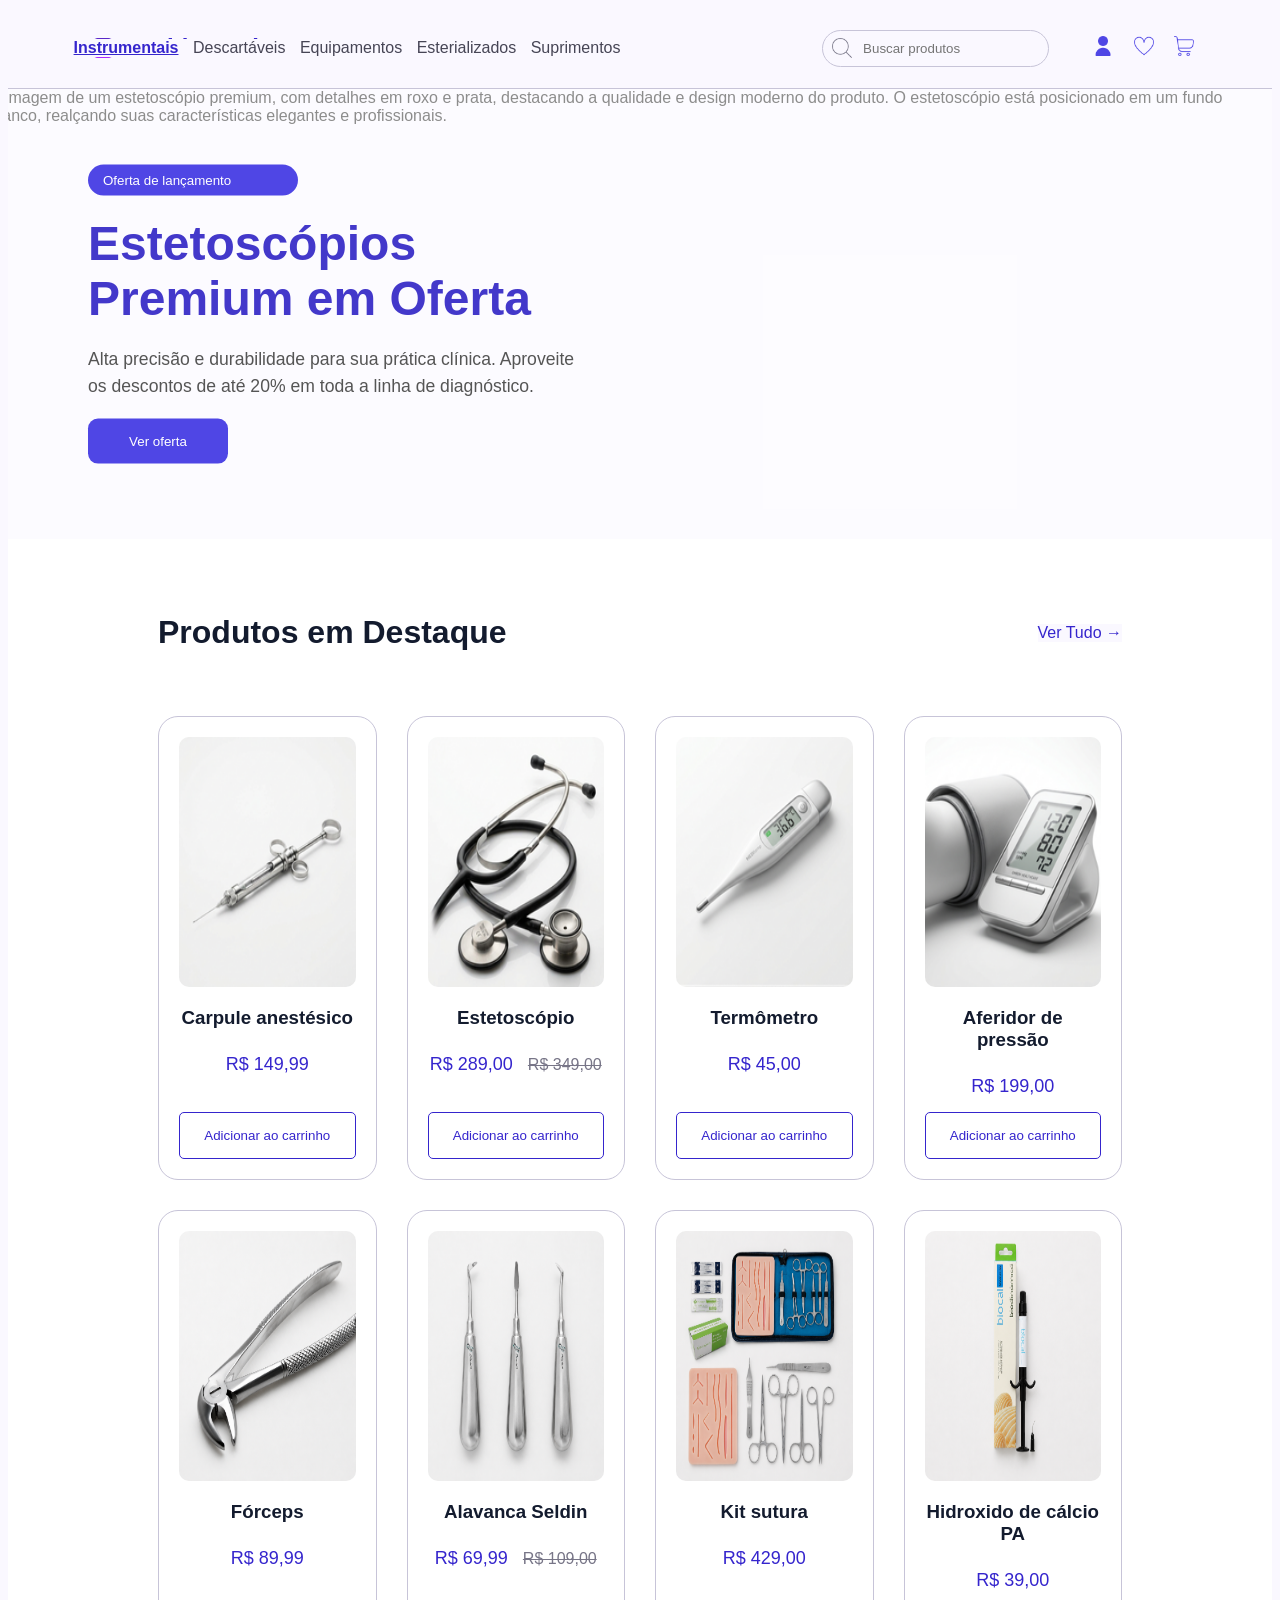
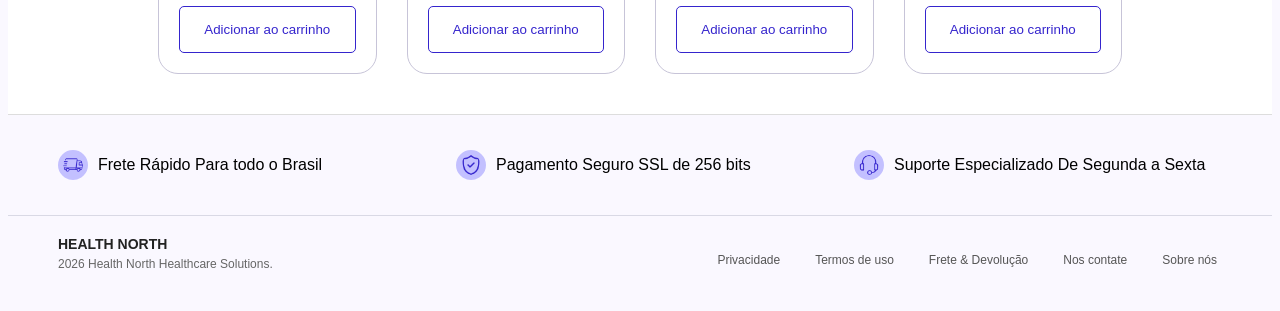
==== index.html @ baa59d58 "Rodapé possivelmente finalizada, caso não haja pedidos de auterações no futuro" ====
<!DOCTYPE html>
<html lang="pt-br">

<head>
    <meta charset="UTF-8">
    <meta name="viewport" content="width=device-width, initial-scale=1.0">
    <link rel="shortcut icon" href="assets/HealthNorthOFFICIAL.ico" type="image/x-icon">
    <title>Health North</title>
    <link rel="stylesheet" href="style/index.css">

</head>

<body>
    <!--Cabeçalho-->
    <header>
        <div class="topo">
            <div class="left">
                <img src="assets/HealthNorthOFFICIAL.ico"
                    alt="Logo da Health North, ela é de cor roxa gradiente com o N de North/Norte">
                <h1>Health North</h1>

            </div>

            <div class="center">

                <!--<Nav>egar pelo sites, colocando o seletor de classe com o CSS3-->
                <nav class="menu">
                    <!--O <a /> é um local para linkar urls diferentes-->
                    <a id="idinstrumentais" href="">Instrumentais</a>
                    <a href="">Descartáveis</a>
                    <a href="">Equipamentos</a>
                    <a href="">Esterializados</a>
                    <a href="">Suprimentos</a>

                </nav>
            </div>

            <div class="right-icons">
                <div class="caixa-pesquisa">
                    <input type="text" placeholder="Buscar produtos">
                    <img src="assets/search.png" alt="Lupa de pesquisa">
                </div>
                <div class="icones">
                    <a href="user.html"> <img src="assets/user.png" alt="usuário"></a>
                    <a href="favorites.html"> <img src="assets/heart.png" alt="favoritos"></a>
                    <a href="cart.html"><img src="assets/shopping-cart.png" alt="carrinho de compras"></a>
                </div>
            </div>
        </div>

    </header>
    <article class="banner">
        <div class="orfeta-escopo">

            <div class="oferta">
                <input type="text" placeholder="Oferta de lançamento">
            </div>
            <div class="oferta2">
                <h2>Estetoscópios Premium em Oferta</h2>

            </div>
            <p>Alta precisão e durabilidade para sua prática clínica. Aproveite os descontos de até 20% em toda a linha
                de diagnóstico.</p>
            <div class="oferta3">
                <button class="btn-comprar">Ver oferta</button>
            </div>
        </div>
        <div class="banner-img">
            <img src="assets/HealthNorthTrueLast_Banner.png"
                alt="Imagem de um estetoscópio premium, com detalhes em roxo e prata, destacando a qualidade e design moderno do produto. O estetoscópio está posicionado em um fundo branco, realçando suas características elegantes e profissionais.">
        </div>

    </article>
    <section class="ofertas">
        <div class="produtos-destaque">
            <div class="titulo-produtos">
                <h2>Produtos em Destaque</h2>
                <a href="">Ver Tudo &rightarrow;</a>
            </div>
            <!--Aqui começa a 1° (primeira) linha dos cards-->
            <div class="lista-produtos">
                <div class="produto">
                    <img src="assets/card1.png" alt="Carpule anestésico de alto padrão para anastesia odontologica">
                    <h3>Carpule anestésico</h3>
                    <p class="preco">R$ 149,99</p>
                    <button>Adicionar ao carrinho</button>
                </div>

                <div class="produto">
                    <img src="assets/Card2.png" alt="Estetoscópio de alta qualidade para ascuta e afins">
                    <h3>Estetoscópio</h3>
                    <p class="preco">R$ 289,00 <span>R$ 349,00</span></p>
                    <button>Adicionar ao carrinho</button>
                </div>

                <div class="produto">
                    <img src="assets/Card3.png" alt="Termômetro">
                    <h3>Termômetro</h3>
                    <p class="preco">R$ 45,00</p>
                    <button>Adicionar ao carrinho</button>
                </div>
                <div class="produto">
                    <img src="assets/Card4.png" alt="Aferidor de pressão">
                    <h3>Aferidor de pressão</h3>
                    <p class="preco">R$ 199,00</p>
                    <button>Adicionar ao carrinho</button>
                </div>

            </div>
            <!--Aqui começa a 2° (segunda) linha dos cards.-->
            <div class="lista-produtos">
                <div class="produto">
                    <img src="assets/card5.png" alt="Fórceps odontológico para cirúrgia.">
                    <h3>Fórceps</h3>
                    <p class="preco">R$ 89,99</p>
                    <button>Adicionar ao carrinho</button>
                </div>

                <div class="produto">
                    <img src="assets/card6.png" alt="Alavanca Seldin para cirúrgia odontológica">
                    <h3>Alavanca Seldin</h3>
                    <p class="preco">R$ 69,99 <span>R$ 109,00</span></p>
                    <button>Adicionar ao carrinho</button>
                </div>

                <div class="produto">
                    <img src="assets/card7.png" alt="Kit sutura/prática">
                    <h3>Kit sutura</h3>
                    <p class="preco">R$ 429,00</p>
                    <button>Adicionar ao carrinho</button>
                </div>
                <div class="produto">
                    <img src="assets/card8.png" alt="Hidroxido de cálcio PA">
                    <h3>Hidroxido de cálcio PA</h3>
                    <p class="preco">R$ 39,00</p>
                    <button>Adicionar ao carrinho</button>
                </div>

    </section>

    <footer class="rodape">
        <div class="rodapeTopo">

            <div class="rdEsquerdo">
                <img src="assets/DeliveryTruck.png" alt="Caminhão de delivery">
                <p>Frete Rápido
                    <span>Para todo o Brasil</span>
                </p>

            </div>
            <div class="rdCentral">
                <img src="assets/security.png" alt="escudo de segurança">
                <p>Pagamento Seguro <span>SSL de 256 bits</span></p>


            </div>
            <div class="rdDireito">
                <img src="assets/support.png" alt="Fone + microfone de suporte/telemarketing">
                <p>Suporte Especializado <span>De Segunda a Sexta</span></p>
            </div>

        </div>

        <div class="rodapeBottom">
            <div class="bottomEsquerdo">
                <h4>HEALTH NORTH</h4>
                <p>2026 Health North Healthcare Solutions.</p>
            </div>
            <nav class="bottomDireito">
                <a href="#">Privacidade</a>
                <a href="#">Termos de uso</a>
                <a href="#">Frete & Devolução</a>
                <a href="#">Nos contate</a>
                <a href="#">Sobre nós</a>
            </nav>
        </div>

    </footer>


</body>

</html>
---- style/index.css ----
/* Comentários de várias linhas,
CSS iniciando...
*/

* {
    background-color: #FAF8FF;
    font-family: inter, sans-serif;
    /*Seletor universal: o asterisco ( * ) é um seletor universal que seleciona todos os elementos da página. */
}

header {
    background-color: #FAF8FF;
    color: #3525CD;
}

h1 {
    background-color: #FAF8FF;
    color: #3525CD;
    font-weight: bold;
    /* Seletor de tipo: seleciona todos os elementos do tipo especificado, como h1, p, div, etc. */
    font-size: 24px;
    /* Tamanho do texto do título */
    text-align: center;
    /* Alinhamento do texto do título */
    transform: translateX(65px);
    /* Distância do título em relação ao topo da página */
}

#idinstrumentais {
    color: #3525CD;
    text-decoration: underline;
    font-weight: bold;
    /* Peso do texto [se estará em negrito por exemplo]. */
    /* Seletor de id: seleciona um elemento especificado com seu ID utilizando ( # ) */
}

.menu {
    background-color: #FAF8FF;
    /* Seletor de classe: seleciona todos os elementos com uma classe específica utilizando o ( . ) */
    transform: translateX(100px);
    /* Distância do menu em relação ao topo da página */
}

nav a {
    color: #464555;
    /* Cor do texto do menu de navegação */
    text-decoration: none;
    /* Remove o sublinhado dos links */
    margin: 0 5px;
    /* Espaçamento entre os links */
    font-weight: medium;
    /* Peso do texto [se estará em negrito por exemplo]. */
}

.left {
    display: flex;
    align-items: center;
    gap: 10px;
    text-align: left;
    font-size: 20px;
    font-weight: bold;
}

.center {
    text-align: center;
    font-size: 16px;
    transform: translateX(-300px);
}

.right-icons {
    display: flex;
    align-items: center;
    gap: 16px;
    text-align: right;
    color: #6B7280;
    /* Cor do texto do menu de navegação */
    font-weight: medium;
    font-family: 16px;
}

.right-icons img {
    width: 20px;
    height: 20px;
    margin-left: 0px;
}

.left img {
    height: 20px;
    width: 20px;
    transform: translateX(65px);
}

/* Configurando a caixa de pesquisa */
.caixa-pesquisa input {
    padding: 10px;
    /* distancia entre as bordas do campo de pesquisa */
    border: 1px solid #C7C4D8;
    /* borda do campo de pesquisa */
    border-radius: 20px;
    /* arredondamento das bordas do campo de pesquisa */
    font-family: inter, sans-serif;
    width: 175px;
    height: auto;
    color: #6B7280;
    /* cor do texto do campo de pesquisa */
    padding-left: 40px;
    /* distancia entre o texto do campo de pesquisa e a borda esquerda do campo de pesquisa */
}

.caixa-pesquisa {
    display: flex;
    justify-content: right;
    margin-top: 10px;
    margin-bottom: 10px;
    position: relative;
    transform: translateX(-20px);
}

.right-icons {
    display: flex;
    align-items: center;
    gap: 16px;
    transform: translateX(-50px);
    position: relative;
}

header {
    display: flex;
    align-items: center;
    justify-content: space-between;
    border-bottom: 1px solid #C7C4D8;
    /* borda inferior do cabeçalho */
    padding: 10px 20px;
    /* espaçamento interno do cabeçalho */
}

.topo {
    display: flex;
    align-items: center;
    justify-content: space-between;
    gap: 20px;
    width: 100%;
    flex-wrap: nowrap;
}

.caixa-pesquisa img {
    position: absolute;
    right: 10px;
    top: 50%;
    transform: translateY(-50%);
    width: 20px;
    height: 20px;
    cursor: pointer;
    left: 10px;
    top: 50%;
}

.caixa-pesquisa placeholder {
    color: #6B7280;
    /* cor do texto do placeholder */
    padding-left: 50px;
    /* distancia entre o texto do placeholder e a borda esquerda do campo de pesquisa */
}

.right-icons a small {
    color: #6B7280;
    /* cor do texto dos ícones de usuário, favoritos e carrinho de compras */
    font-size: 12px;
    /* tamanho do texto dos ícones de usuário, favoritos e carrinho de compras */
    display: block;
    margin-top: 2px;
    /* distancia entre o ícone e o texto dos ícones de usuário, favoritos e carrinho de compras */
}

.icones a p {
    color: #6B7280;
    /* cor do texto dos ícones de usuário, favoritos e carrinho de compras */
    font-size: 12px;
    /* tamanho do texto dos ícones de usuário, favoritos e carrinho de compras */
    display: block;
    margin-top: 2px;
    /* distancia entre o ícone e o texto dos ícones de usuário, favoritos e carrinho de compras */
}

.icones a {
    display: auto;
    flex-direction: column;
    align-items: center;
    gap: 4px;
    text-decoration: none;
    /* Remove o sublinhado dos links */
    margin: 0 8px;
    /* Espaçamento entre os links */
}

.banner {
    position: relative;
    width: 100%;
    height: 450px;
    overflow: hidden;
}

/* Imagem do banner */
.banner-img {
    width: 100%;
    height: 100%;
}

.banner-img img {
    width: 100%;
    height: 100%;
    object-fit: cover;
    display: block;
    align-items: center;
    transform: translateX(-20px);
}

/* Conteúdo sobre a imagem */
.orfeta-escopo {
    position: absolute;
    top: 50%;
    left: 80px;
    transform: translateY(-50%);
    background-color: transparent;
    width: 500px;
    z-index: 2;
    display: flex;
    flex-direction: column;
    gap: 20px;
}

.oferta input {
    width: 180px;
    padding: 8px 15px;
    border: none;
    border-radius: 20px;
    background: #4f46e5;
    color: #fff;
}

.oferta {
    background-color: transparent;
}

.oferta2 {
    background-color: transparent;
}

.oferta2 h2 {
    font-size: 3rem;
    color: #4338ca;
    margin: 0;
    background-color: transparent;
}

.orfeta-escopo p {
    font-size: 1.1rem;
    line-height: 1.5;
    color: #555;
    margin: 0;
    background-color: transparent;
}

.oferta3 input {
    width: 140px;
    padding: 15px;
    border: none;
    border-radius: 10px;
    background: #4f46e5;
    color: white;
    cursor: pointer;

}

.oferta3 {
    background-color: transparent;
}

/* Camada clara sobre a imagem */
.banner::before {
    content: "";
    position: absolute;
    inset: 0;
    background: rgba(255, 255, 255, 0.55);
    z-index: 1;
}

.oferta input::placeholder {
    color: #fff;
}

.oferta3 input::placeholder {
    color: #fff;
}

.oferta3 button {
    width: 140px;
    padding: 15px;
    border: none;
    border-radius: 10px;
    background: #4f46e5;
    color: white;
    cursor: pointer;
}

.produtos-destaque {
    padding: 40px 150px;
    text-align: left;
}

.produtos-destaque h2 {
    font-size: 2rem;
    color: #131B2E;
    margin-bottom: 20px;
}

.titulo-produtos {
    display: flex;
    justify-content: space-between;
    align-items: center;
    background-color: #fff;
}

.titulo-produtos a {
    text-decoration: none;
    color: #3525CD;
    font-weight: medium
}

.produtos-destaque {
    padding: 40px 150px;
    background-color: #fff;
}

.produtos-destaque h2 {
    font-size: 2rem;
    color: #131B2E;
    margin-bottom: 20px;
    background-color: #fff;
    margin: 35px 0;
}

/* Tudo daqui para baixo será lixo: deixei apenas para ter referência, estarei avisando onde o lixo terminará ;) */
.produto1 {
    background-color: #fff;
    border: 1px solid #C7C4D8;
    border-radius: 20px;
    padding: 20px;
    text-align: center;
    width: 250px;
    display: inline-block;
    position: relative;
}

.produto1 p {
    color: #3525CD;
    font-size: 16px;
    margin: 10px 0;
    background-color: transparent;
    padding-top: 15px;
    padding-bottom: 15px;
    margin: -5px 0;
}

.produto1 h3 {
    color: #131B2E;
    font-size: 18px;
    margin: 10px 0;
    background-color: transparent;
    margin: 20px;
}

.produto1 img {
    width: 100%;
    height: auto;
    border-radius: 10px;
    margin-bottom: 15px;
}

.addcarrinho1 {
    color: #3525CD;
    font-size: 16px;
    border-color: #3525CD;
    border-radius: 5px;
    border-width: 1px;
    padding: 15px;
}

.produto2 {
    background-color: #fff;
    border: 1px solid #C7C4D8;
    border-radius: 20px;
    padding-top: 11px;
    padding-bottom: 20px;
    padding-left: 15px;
    padding-right: 15px;
    text-align: center;
    width: 250px;
    display: inline-block;
    position: relative;
    left: 2%;
    margin: 15px 20px;
}

.produto2 h3 {
    color: #131B2E;
    font-size: 18px;
    margin: 20px 0;
    background-color: transparent;
}

.preco2 {
    background-color: #fff;
    text-align: left;
    font-weight: bold;
    color: #3525CD;
    font-size: 16px;
    margin: -10px 0;
    background-color: transparent;
    padding-top: 15px;
    padding-bottom: 15px;
    text-align: center;
    position: relative;
}

.produto2 img {
    width: 100%;
    height: auto;
    border-radius: 10px;
    margin-bottom: 15px;
}

.promocao {
    transform: translateY(-25px);
    align-items: right;
    background-color: #fff;
    color: #777587;
    text-decoration: line-through;
    text-align: right;
    position: relative;
}

.addcarrinho2 {
    color: #3525CD;
    font-size: 16px;
    border-color: #3525CD;
    border-radius: 5px;
    border-width: 1px;
    padding: 15px;
}

.produto3 {
    background-color: #fff;
    border: 1px solid #C7C4D8;
    border-radius: 20px;
    padding-top: 11px;
    padding-bottom: 20px;
    padding-left: 15px;
    padding-right: 15px;
    text-align: center;
    width: 250px;
    display: inline-block;
    position: relative;
    left: 2%;
    margin: 15px 20px;
}

.produto3 h3 {
    color: #131B2E;
    font-size: 18px;
    margin: 15px 0;
    background-color: transparent;
}

.preco3 {
    background-color: #fff;
    text-align: left;
    color: #3525CD;
    font-size: 16px;
    margin: -10px 0;
    background-color: transparent;
    padding-top: 15px;
    padding-bottom: 15px;
    text-align: center;
    position: relative;
}

.produto3 img {
    width: 100%;
    height: auto;
    border-radius: 10px;
    margin-bottom: 15px;
    margin: 18px 0px;
}

.addcarrinho3 {
    color: #3525CD;
    font-size: 16px;
    border-color: #3525CD;
    border-radius: 5px;
    border-width: 1px;
    padding: 15px;
}

.produto3 p {
    color: #3525CD;
    font-size: 16px;
    margin: 10px 0;
    background-color: transparent;
    padding-top: 15px;
    padding-bottom: 15px;
    margin: -5px 0;
}

/* Tudo daqui para cima será lixo: deixei apenas para ter referência*/

.lista-produtos {
    display: grid;
    grid-template-columns: repeat(4, 1fr);
    gap: 30px;
    margin-top: 30px;
    background-color: #fff;
}

.produto {
    background: #fff;
    border: 1px solid #C7C4D8;
    border-radius: 20px;
    padding: 20px;
    text-align: center;
    display: flex;
    flex-direction: column;
}

.produto img {
    width: 100%;
    height: 250px;
    /* mesma altura para todas */
    border-radius: 10px;
    background-color: transparent;
}

.produto h3 {
    margin: 20px 0 10px;
    color: #131B2E;
    background-color: transparent;
}

.preco {
    color: #3525CD;
    font-size: 18px;
    margin: 15px 0;
    background-color: transparent;
}

.preco span {
    color: #777587;
    text-decoration: line-through;
    font-size: 16px;
    margin-left: 10px;
    background-color: transparent;
}

.produto button {
    margin-top: auto;
    /* empurra o botão para baixo */
    padding: 15px;
    border: 1px solid #3525CD;
    border-radius: 5px;
    background: transparent;
    color: #3525CD;
    cursor: pointer;
}

.rodape {
    width: 100%;
    background: #f3f3fb;
    border-top: 1px solid #ddd;
    font-family: Arial, sans-serif;
}

/* TOPO */

.rodapeTopo {
    display: grid;
    grid-template-columns: repeat(3, 1fr);
    gap: 30px;
    padding: 25px 50px;
    border-bottom: 1px solid #d9d9e5;
}

.infoItem {
    display: flex;
    align-items: center;
    gap: 15px;
}

.infoItem img {
    width: 40px;
    height: 40px;
}

.infoItem h4 {
    margin: 0;
    font-size: 15px;
    font-weight: 600;
    color: #333;
}

.infoItem span {
    display: block;
    margin-top: 3px;
    font-size: 13px;
    color: #777;
}

/* BOTTOM */

.rodapeBottom {
    display: flex;
    justify-content: space-between;
    align-items: center;
    padding: 20px 50px;
}

.bottomEsquerdo h4 {
    margin: 0;
    font-size: 14px;
    font-weight: 700;
    color: #222;
}

.bottomEsquerdo p {
    margin-top: 5px;
    font-size: 12px;
    color: #666;
}

.bottomDireito {
    display: flex;
    gap: 25px;
}

.bottomDireito a {
    text-decoration: none;
    font-size: 12px;
    color: #555;
    transition: 0.3s;
}

.bottomDireito a:hover {
    color: #6c63ff;
}

/* RESPONSIVO */

@media (max-width: 768px) {

    .rodapeTopo {
        grid-template-columns: 1fr;
    }

    .rodapeBottom {
        flex-direction: column;
        gap: 15px;
        text-align: center;
    }

    .bottomDireito {
        flex-wrap: wrap;
        justify-content: center;
    }
}

.rdEsquerdo {
    display: flex;
    align-items: center; /* centraliza verticalmente */
    gap: 10px; /* espaço entre imagem e texto */
}

.rdEsquerdo img {
    border: 5px solid #C3C0FF;
    border-radius: 15px;
    background-color: #C3C0FF;
    height: 20px;
    width: 20px;
}

.rdCentral {
    display: flex;
    align-items: center; /* centraliza verticalmente */
    gap: 10px; /* espaço entre imagem e texto */
}

.rdCentral img {
    border: 5px solid #C3C0FF;
    border-radius: 15px;
    background-color: #C3C0FF;
    height: 20px;
    width: 20px;
}

.rdDireito {
    display: flex;
    align-items: center; /* centraliza verticalmente */
    gap: 10px; /* espaço entre imagem e texto */
}

.rdDireito img {
    border: 5px solid #C3C0FF;
    border-radius: 15px;
    background-color: #C3C0FF;
    height: 20px;
    width: 20px;
}
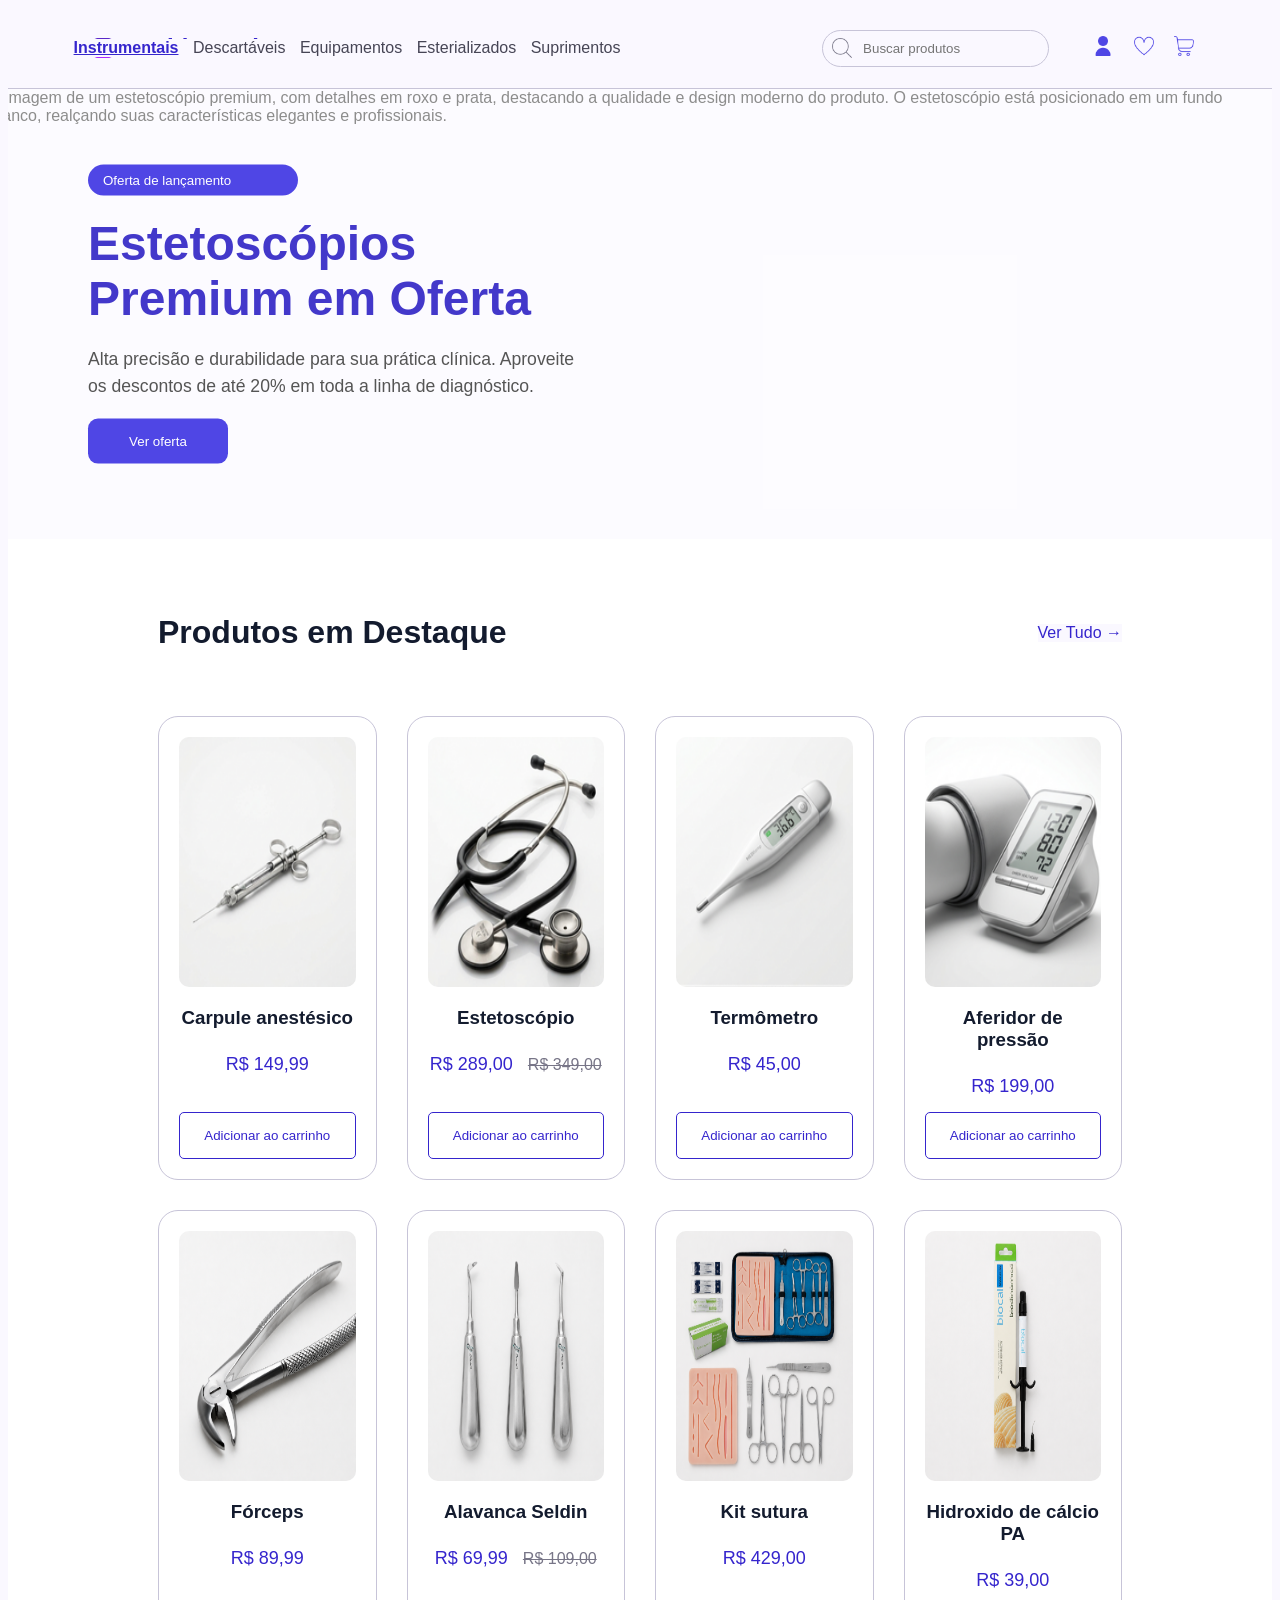
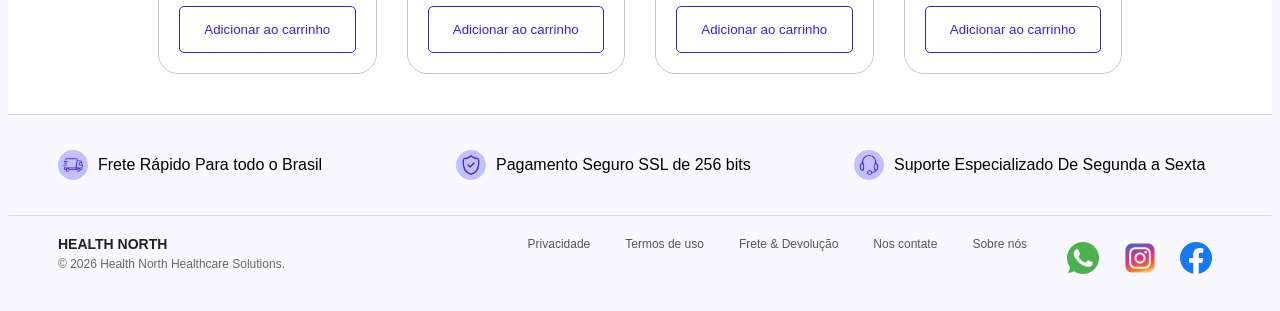
==== commit 09496642: "Home possivelmente finalizada." ====
--- a/index.html
+++ b/index.html
@@ -43,7 +43,7 @@
                 <div class="icones">
                     <a href="user.html"> <img src="assets/user.png" alt="usuário"></a>
                     <a href="favorites.html"> <img src="assets/heart.png" alt="favoritos"></a>
-                    <a href="cart.html"><img src="assets/shopping-cart.png" alt="carrinho de compras"></a>
+                    <a href="cart.html"><img src="assets/shoppingcart.png" alt="carrinho de compras"></a>
                 </div>
             </div>
         </div>
@@ -164,7 +164,7 @@
         <div class="rodapeBottom">
             <div class="bottomEsquerdo">
                 <h4>HEALTH NORTH</h4>
-                <p>2026 Health North Healthcare Solutions.</p>
+                <p>© 2026 Health North Healthcare Solutions.</p>
             </div>
             <nav class="bottomDireito">
                 <a href="#">Privacidade</a>
@@ -172,6 +172,11 @@
                 <a href="#">Frete & Devolução</a>
                 <a href="#">Nos contate</a>
                 <a href="#">Sobre nós</a>
+                <div class="underfoot">
+                    <a href="Whatsapp"><img src="assets/whatsapp.png" alt="Whatsapp"></a>
+                    <a href="Instagram"><img src="assets/instagram.png" alt="Instagram"></a>
+                    <a href="Facebook"><img src="assets/facebook.png" alt="Facebook"></a>
+                </div>
             </nav>
         </div>
 
--- a/style/index.css
+++ b/style/index.css
@@ -511,7 +511,6 @@
     padding-bottom: 15px;
     margin: -5px 0;
 }
-
 /* Tudo daqui para cima será lixo: deixei apenas para ter referência*/
 
 .lista-produtos {
@@ -712,4 +711,9 @@
     background-color: #C3C0FF;
     height: 20px;
     width: 20px;
+}
+
+.underfoot img{
+    padding: 5px;
+    position: relative;
 }
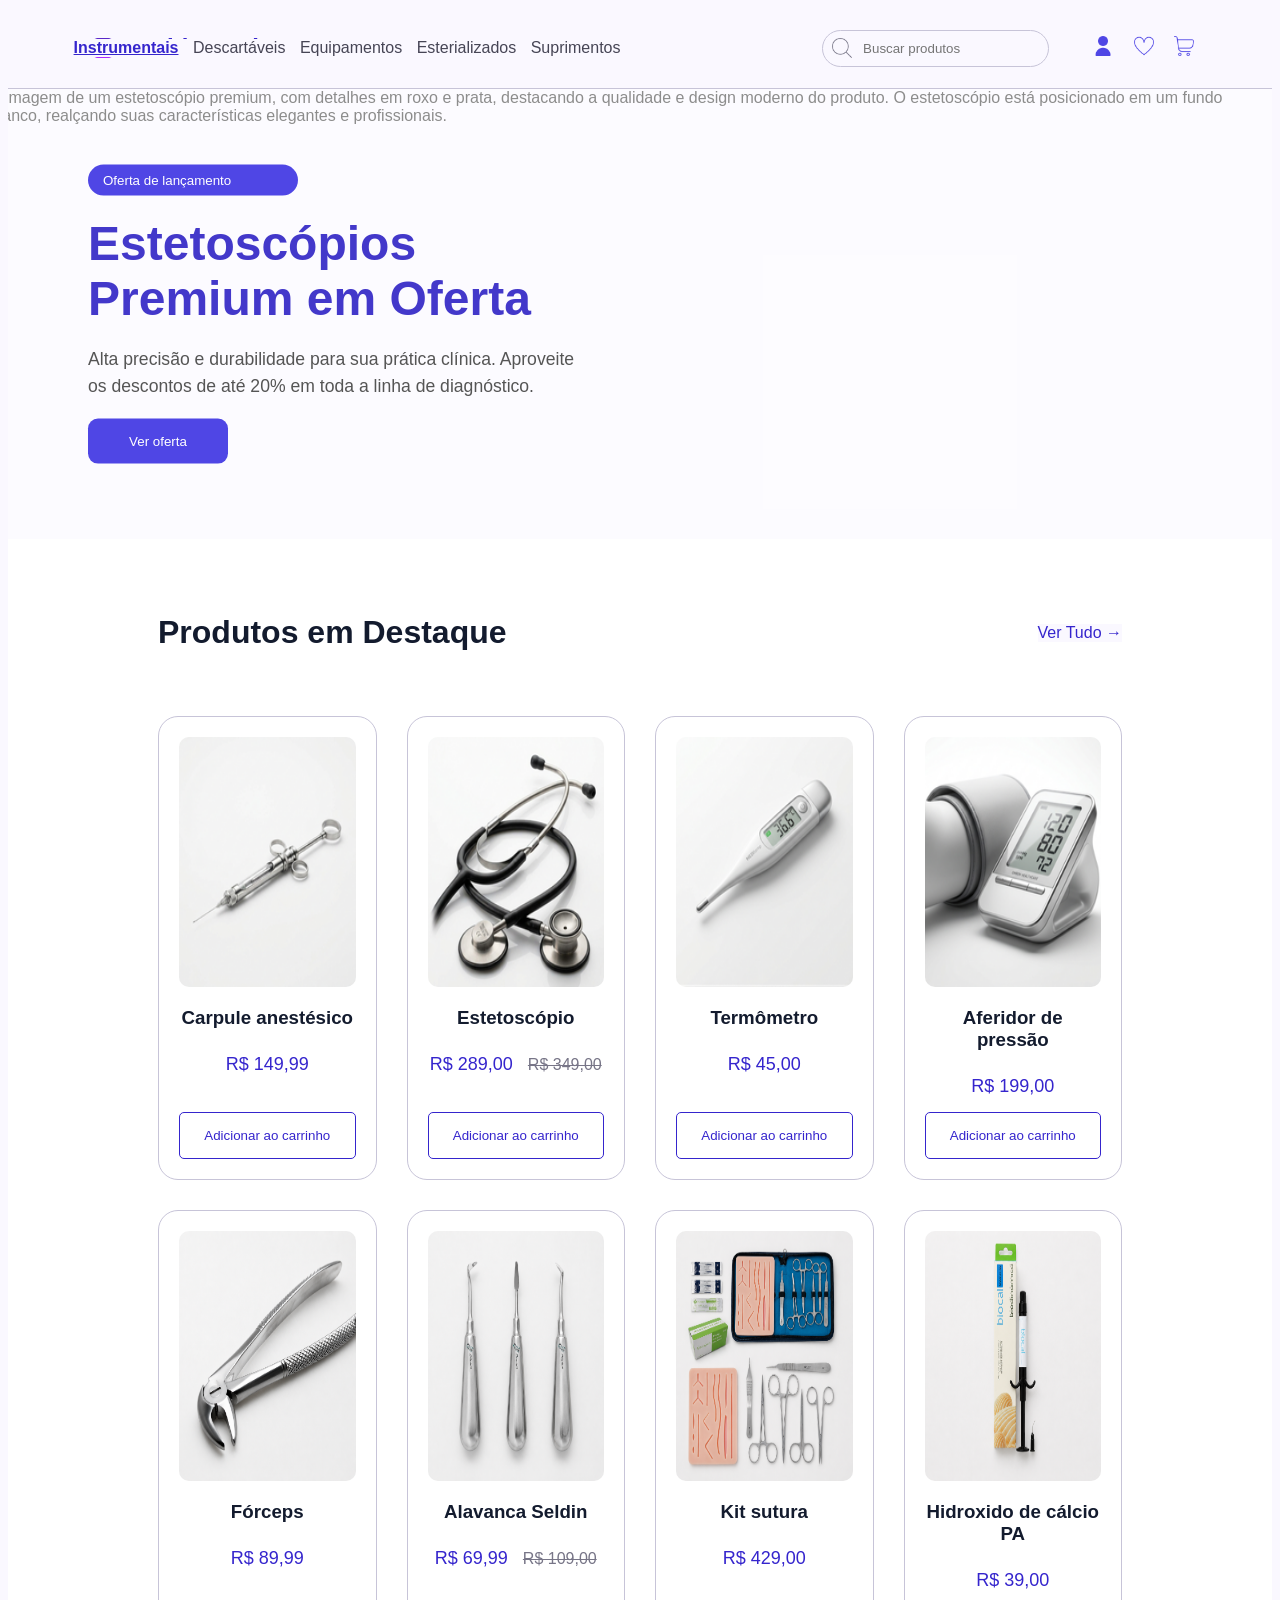
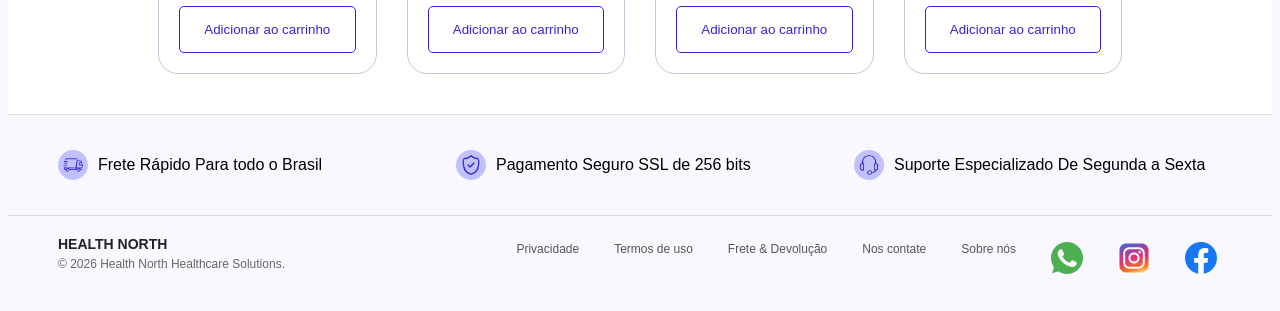
==== commit 29b9aebf: "Home finalizada." ====
--- a/index.html
+++ b/index.html
@@ -77,6 +77,7 @@
                 <h2>Produtos em Destaque</h2>
                 <a href="">Ver Tudo &rightarrow;</a>
             </div>
+
             <!--Aqui começa a 1° (primeira) linha dos cards-->
             <div class="lista-produtos">
                 <div class="produto">
@@ -99,6 +100,7 @@
                     <p class="preco">R$ 45,00</p>
                     <button>Adicionar ao carrinho</button>
                 </div>
+
                 <div class="produto">
                     <img src="assets/Card4.png" alt="Aferidor de pressão">
                     <h3>Aferidor de pressão</h3>
@@ -129,6 +131,7 @@
                     <p class="preco">R$ 429,00</p>
                     <button>Adicionar ao carrinho</button>
                 </div>
+                
                 <div class="produto">
                     <img src="assets/card8.png" alt="Hidroxido de cálcio PA">
                     <h3>Hidroxido de cálcio PA</h3>
@@ -172,12 +175,11 @@
                 <a href="#">Frete & Devolução</a>
                 <a href="#">Nos contate</a>
                 <a href="#">Sobre nós</a>
-                <div class="underfoot">
-                    <a href="Whatsapp"><img src="assets/whatsapp.png" alt="Whatsapp"></a>
-                    <a href="Instagram"><img src="assets/instagram.png" alt="Instagram"></a>
-                    <a href="Facebook"><img src="assets/facebook.png" alt="Facebook"></a>
-                </div>
-            </nav>
+                <a href="Whatsapp"><img src="assets/whatsapp.png" alt="Whatsapp"></a>
+                <a href="Instagram"><img src="assets/instagram.png" alt="Instagram"></a>
+                <a href="Facebook"><img src="assets/facebook.png" alt="Facebook"></a>
+        </div>
+        </nav>
         </div>
 
     </footer>
--- a/style/index.css
+++ b/style/index.css
@@ -340,7 +340,7 @@
     margin: 35px 0;
 }
 
-/* Tudo daqui para baixo será lixo: deixei apenas para ter referência, estarei avisando onde o lixo terminará ;) */
+/* Tudo daqui para baixo será lixo, deixei apenas para ter referência, estarei avisando onde o lixo terminará ;) */
 .produto1 {
     background-color: #fff;
     border: 1px solid #C7C4D8;
@@ -511,7 +511,7 @@
     padding-bottom: 15px;
     margin: -5px 0;
 }
-/* Tudo daqui para cima será lixo: deixei apenas para ter referência*/
+/* Tudo daqui para cima será lixo, deixei apenas para ter referência*/
 
 .lista-produtos {
     display: grid;
@@ -711,9 +711,4 @@
     background-color: #C3C0FF;
     height: 20px;
     width: 20px;
-}
-
-.underfoot img{
-    padding: 5px;
-    position: relative;
 }
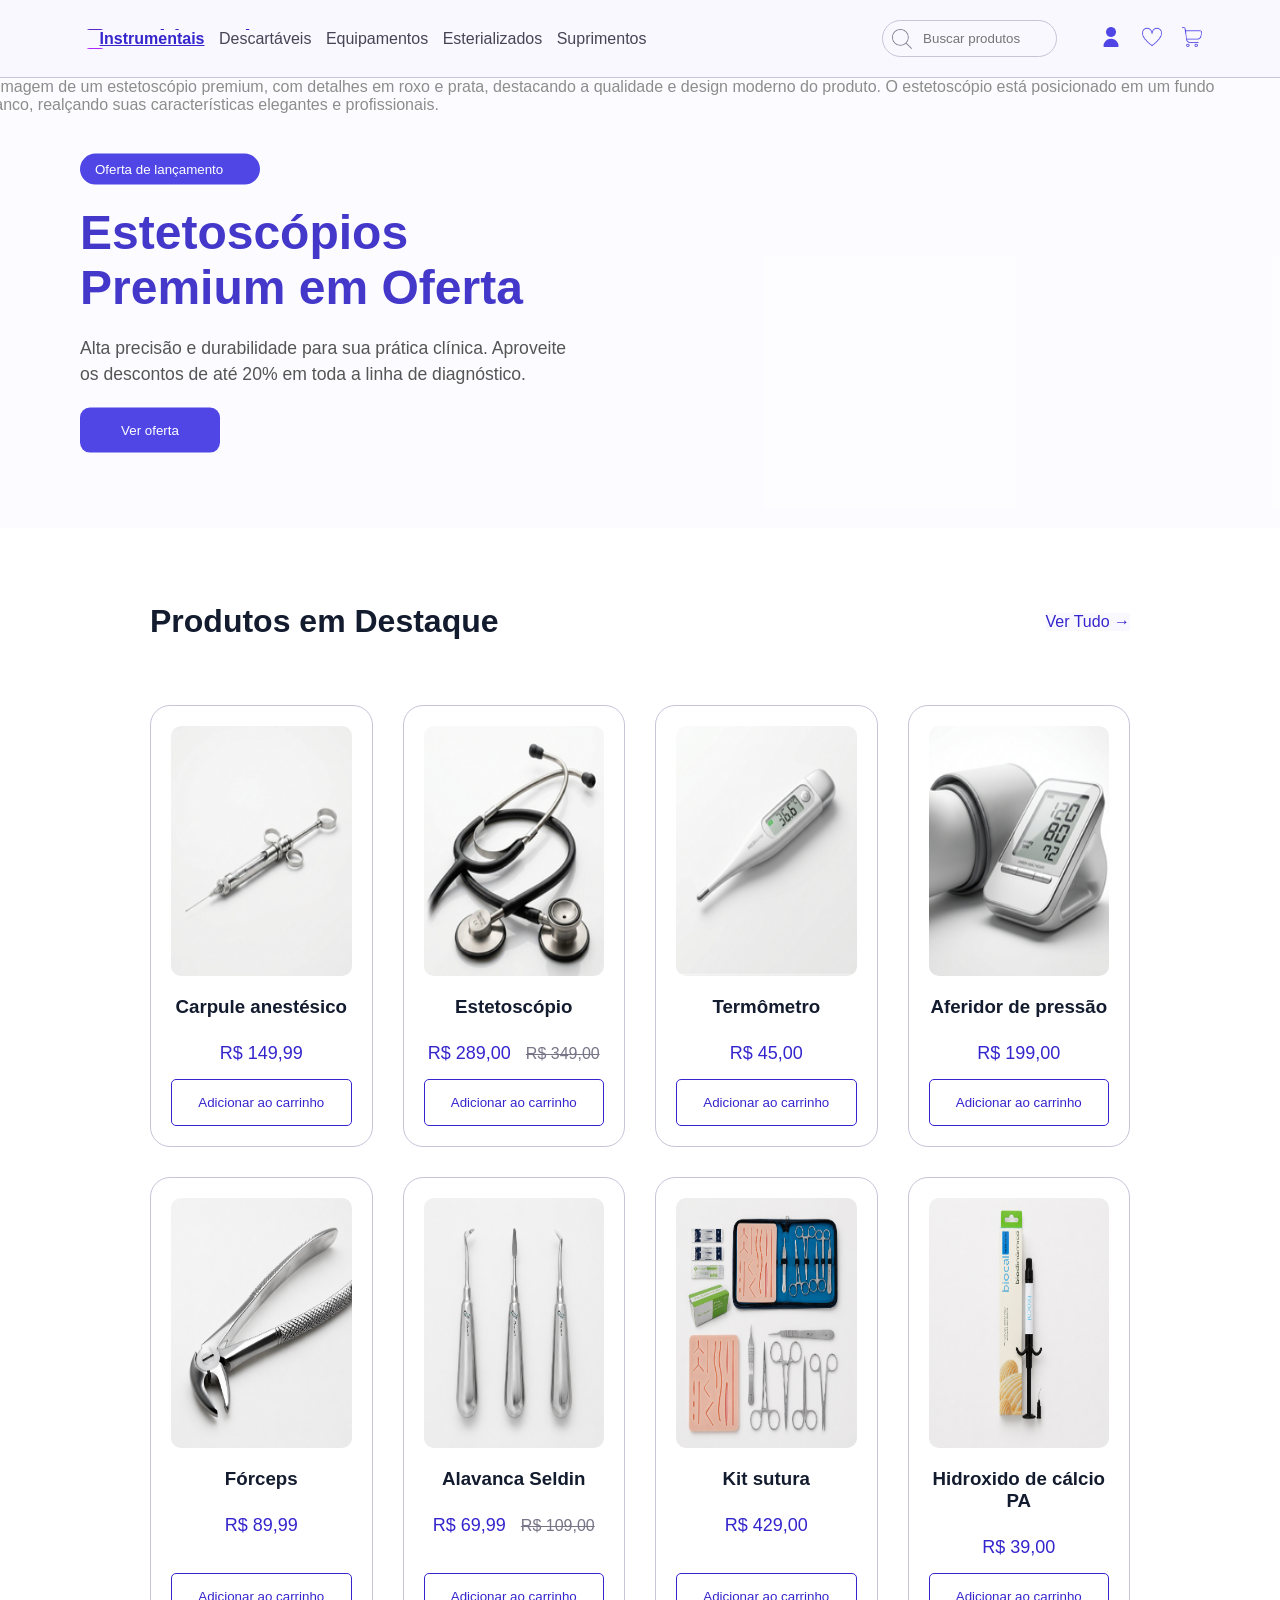
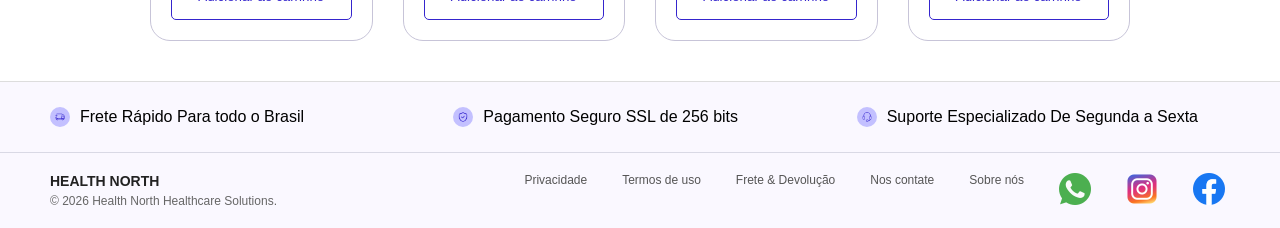
==== commit 28746b7a: "Iniciando o code do JavaScript." ====
--- a/index.html
+++ b/index.html
@@ -11,6 +11,9 @@
 </head>
 
 <body>
+    <!--Linkando o JavaScript com HTML-->
+    <script src="js/product.js"></script>
+
     <!--Cabeçalho-->
     <header>
         <div class="topo">
@@ -71,6 +74,7 @@
         </div>
 
     </article>
+    
     <section class="ofertas">
         <div class="produtos-destaque">
             <div class="titulo-produtos">
--- a/style/index.css
+++ b/style/index.css
@@ -6,6 +6,9 @@
     background-color: #FAF8FF;
     font-family: inter, sans-serif;
     /*Seletor universal: o asterisco ( * ) é um seletor universal que seleciona todos os elementos da página. */
+    margin: 0;
+    padding: 0;
+    box-sizing: border-box;
 }
 
 header {
@@ -711,4 +714,9 @@
     background-color: #C3C0FF;
     height: 20px;
     width: 20px;
+}
+
+body {
+    overflow-x: hidden;
+    width: 100%;
 }
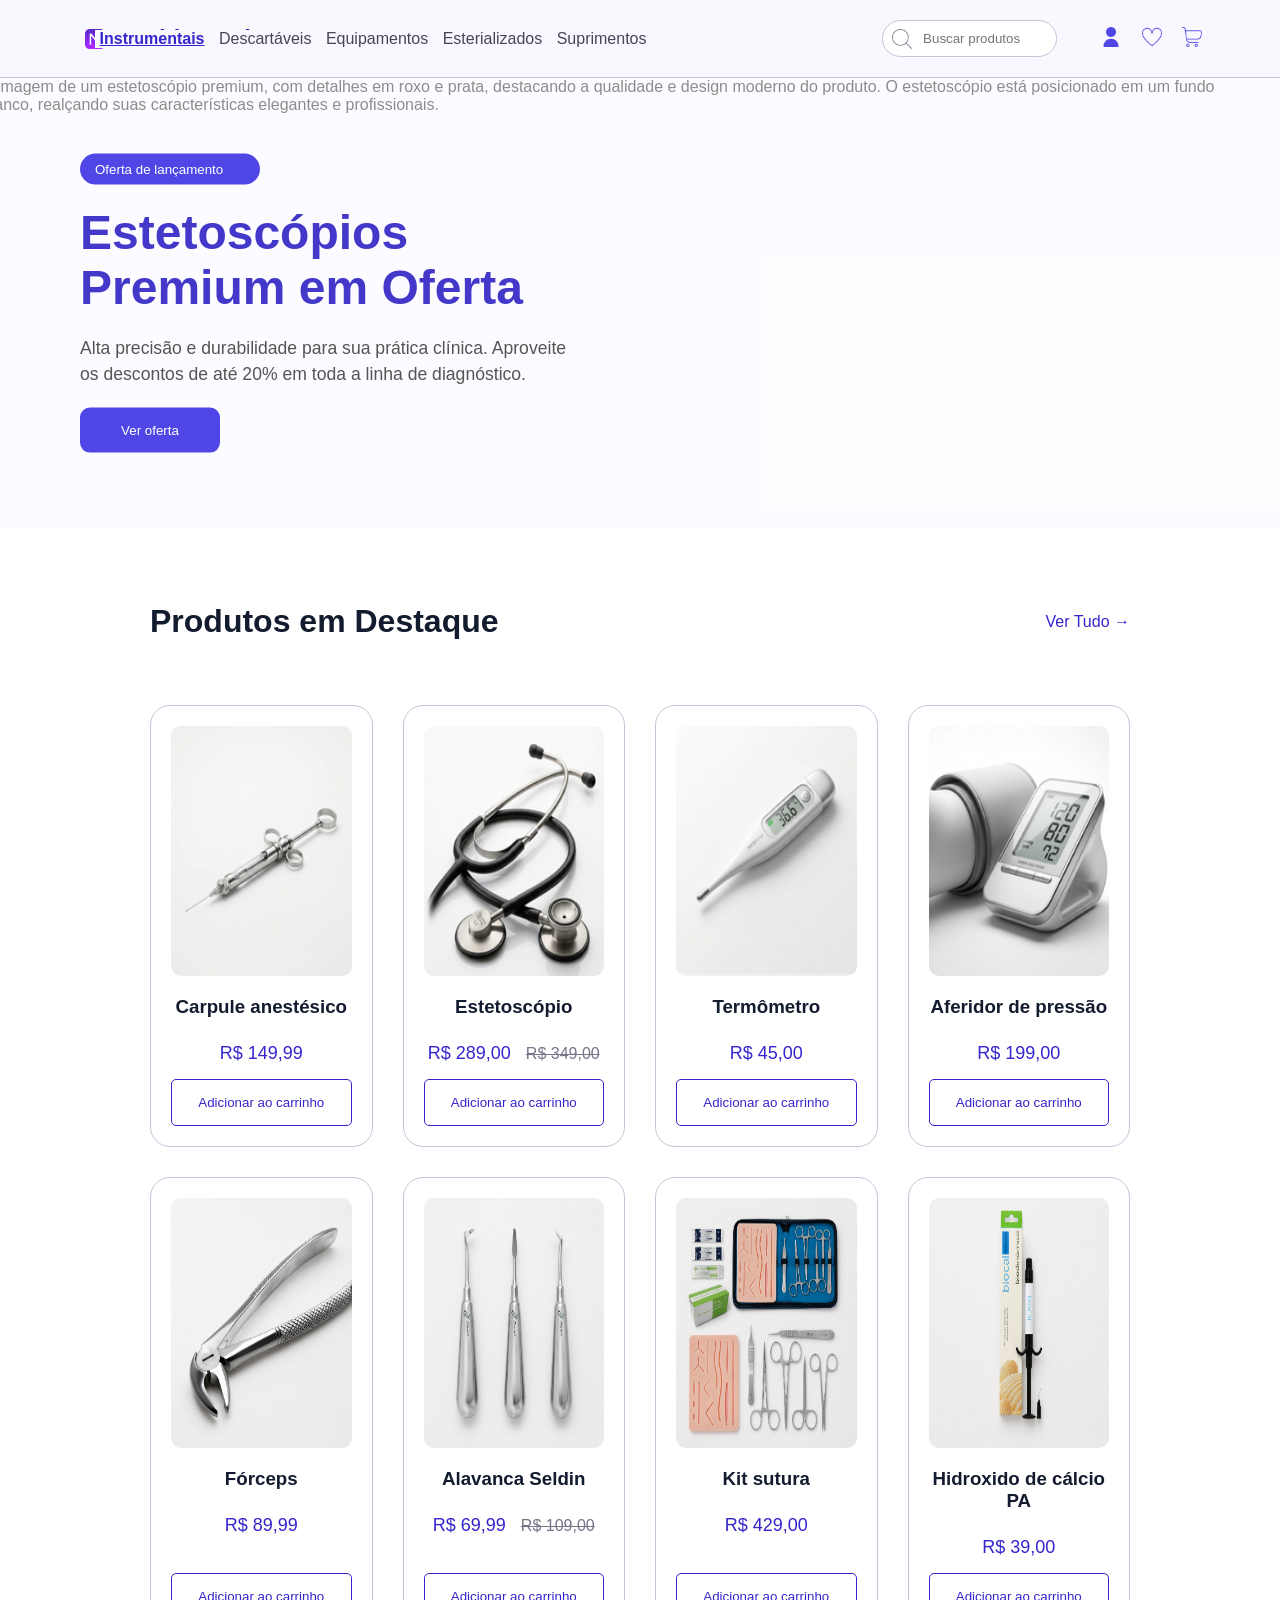
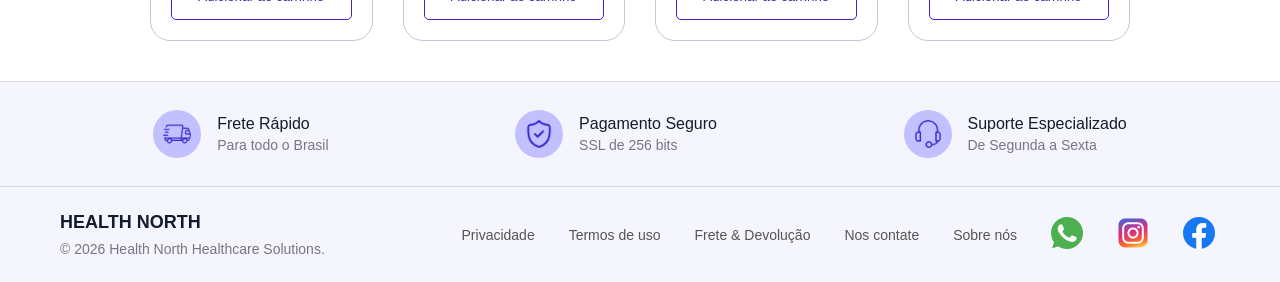
==== commit 73a15b11: "Fazendo algumas atualizações no home." ====
--- a/index.html
+++ b/index.html
@@ -145,48 +145,69 @@
 
     </section>
 
-    <footer class="rodape">
-        <div class="rodapeTopo">
-
-            <div class="rdEsquerdo">
-                <img src="assets/DeliveryTruck.png" alt="Caminhão de delivery">
-                <p>Frete Rápido
-                    <span>Para todo o Brasil</span>
-                </p>
-
-            </div>
-            <div class="rdCentral">
-                <img src="assets/security.png" alt="escudo de segurança">
-                <p>Pagamento Seguro <span>SSL de 256 bits</span></p>
-
-
-            </div>
-            <div class="rdDireito">
-                <img src="assets/support.png" alt="Fone + microfone de suporte/telemarketing">
-                <p>Suporte Especializado <span>De Segunda a Sexta</span></p>
-            </div>
-
-        </div>
-
-        <div class="rodapeBottom">
-            <div class="bottomEsquerdo">
-                <h4>HEALTH NORTH</h4>
-                <p>© 2026 Health North Healthcare Solutions.</p>
-            </div>
-            <nav class="bottomDireito">
-                <a href="#">Privacidade</a>
-                <a href="#">Termos de uso</a>
-                <a href="#">Frete & Devolução</a>
-                <a href="#">Nos contate</a>
-                <a href="#">Sobre nós</a>
-                <a href="Whatsapp"><img src="assets/whatsapp.png" alt="Whatsapp"></a>
-                <a href="Instagram"><img src="assets/instagram.png" alt="Instagram"></a>
-                <a href="Facebook"><img src="assets/facebook.png" alt="Facebook"></a>
-        </div>
+ <footer class="rodape">
+
+    <div class="rodapeTopo">
+
+        <div class="infoItem">
+            <img src="assets/DeliveryTruck.png" alt="Frete Rápido">
+
+            <div class="textoInfo">
+                <h4>Frete Rápido</h4>
+                <span>Para todo o Brasil</span>
+            </div>
+        </div>
+
+        <div class="infoItem">
+            <img src="assets/security.png" alt="Pagamento Seguro">
+
+            <div class="textoInfo">
+                <h4>Pagamento Seguro</h4>
+                <span>SSL de 256 bits</span>
+            </div>
+        </div>
+
+        <div class="infoItem">
+            <img src="assets/support.png" alt="Suporte Especializado">
+
+            <div class="textoInfo">
+                <h4>Suporte Especializado</h4>
+                <span>De Segunda a Sexta</span>
+            </div>
+        </div>
+
+    </div>
+
+    <div class="rodapeBottom">
+
+        <div class="bottomEsquerdo">
+            <h4>HEALTH NORTH</h4>
+            <p>© 2026 Health North Healthcare Solutions.</p>
+        </div>
+
+        <nav class="bottomDireito">
+            <a href="#">Privacidade</a>
+            <a href="#">Termos de uso</a>
+            <a href="#">Frete & Devolução</a>
+            <a href="#">Nos contate</a>
+            <a href="#">Sobre nós</a>
+
+            <a href="#">
+                <img src="assets/whatsapp.png" alt="Whatsapp">
+            </a>
+
+            <a href="#">
+                <img src="assets/instagram.png" alt="Instagram">
+            </a>
+
+            <a href="#">
+                <img src="assets/facebook.png" alt="Facebook">
+            </a>
         </nav>
-        </div>
-
-    </footer>
+
+    </div>
+
+</footer>
 
 
 </body>
--- a/style/index.css
+++ b/style/index.css
@@ -3,13 +3,37 @@
 */
 
 * {
-    background-color: #FAF8FF;
-    font-family: inter, sans-serif;
-    /*Seletor universal: o asterisco ( * ) é um seletor universal que seleciona todos os elementos da página. */
     margin: 0;
     padding: 0;
     box-sizing: border-box;
-}
+    font-family: Inter, sans-serif;
+}
+
+body {
+    background-color: #FAF8FF;
+}
+
+   :root {
+      --blue-dark:   #1a1a6e;
+      --blue-mid:    #2e2ead;
+      --blue-brand:  #3b3bcc;
+      --blue-light:  #5c5ce8;
+      --purple-soft: #ebebff;
+      --purple-icon: #c7c7ff;
+      --gray-50:     #f9f9fb;
+      --gray-100:    #f0f0f5;
+      --gray-300:    #d1d1e0;
+      --gray-500:    #7a7a99;
+      --gray-700:    #4a4a66;
+      --gray-900:    #1a1a2e;
+      --white:       #ffffff;
+      --price:       #3b3bcc;
+      --badge-bg:    #3b3bcc;
+      --badge-txt:   #ffffff;
+      --radius-card: 12px;
+      --shadow-card: 0 2px 12px rgba(0,0,0,.08);
+    }
+
 
 header {
     background-color: #FAF8FF;
@@ -574,46 +598,51 @@
     cursor: pointer;
 }
 
+/* ==========================
+   RODAPÉ
+========================== */
+
 .rodape {
     width: 100%;
-    background: #f3f3fb;
-    border-top: 1px solid #ddd;
-    font-family: Arial, sans-serif;
+    background: #F5F5FD;
+    border-top: 1px solid #D9D9E5;
 }
 
 /* TOPO */
 
 .rodapeTopo {
-    display: grid;
-    grid-template-columns: repeat(3, 1fr);
-    gap: 30px;
-    padding: 25px 50px;
-    border-bottom: 1px solid #d9d9e5;
+    display: flex;
+    justify-content: space-around;
+    align-items: center;
+    padding: 28px 60px;
+    border-bottom: 1px solid #D9D9E5;
 }
 
 .infoItem {
     display: flex;
     align-items: center;
-    gap: 15px;
+    gap: 16px;
 }
 
 .infoItem img {
-    width: 40px;
-    height: 40px;
-}
-
-.infoItem h4 {
-    margin: 0;
-    font-size: 15px;
-    font-weight: 600;
-    color: #333;
-}
-
-.infoItem span {
+    width: 48px;
+    height: 48px;
+    padding: 10px;
+    background: #C3C0FF;
+    border-radius: 50%;
+}
+
+.textoInfo h4 {
+    font-size: 16px;
+    font-weight: 500;
+    color: #131B2E;
+    margin-bottom: 4px;
+}
+
+.textoInfo span {
     display: block;
-    margin-top: 3px;
-    font-size: 13px;
-    color: #777;
+    font-size: 14px;
+    color: #777587;
 }
 
 /* BOTTOM */
@@ -622,36 +651,42 @@
     display: flex;
     justify-content: space-between;
     align-items: center;
-    padding: 20px 50px;
+    padding: 25px 60px;
 }
 
 .bottomEsquerdo h4 {
-    margin: 0;
+    font-size: 18px;
+    font-weight: 700;
+    color: #131B2E;
+    margin-bottom: 8px;
+}
+
+.bottomEsquerdo p {
     font-size: 14px;
-    font-weight: 700;
-    color: #222;
-}
-
-.bottomEsquerdo p {
-    margin-top: 5px;
-    font-size: 12px;
-    color: #666;
+    color: #777587;
 }
 
 .bottomDireito {
     display: flex;
-    gap: 25px;
+    align-items: center;
+    gap: 24px;
 }
 
 .bottomDireito a {
     text-decoration: none;
-    font-size: 12px;
     color: #555;
+    font-size: 14px;
     transition: 0.3s;
 }
 
 .bottomDireito a:hover {
-    color: #6c63ff;
+    color: #3525CD;
+}
+
+.bottomDireito img {
+    width: 32px;
+    height: 32px;
+    object-fit: contain;
 }
 
 /* RESPONSIVO */
@@ -659,12 +694,14 @@
 @media (max-width: 768px) {
 
     .rodapeTopo {
-        grid-template-columns: 1fr;
+        flex-direction: column;
+        gap: 25px;
+        align-items: flex-start;
     }
 
     .rodapeBottom {
         flex-direction: column;
-        gap: 15px;
+        gap: 20px;
         text-align: center;
     }
 
@@ -672,51 +709,4 @@
         flex-wrap: wrap;
         justify-content: center;
     }
-}
-
-.rdEsquerdo {
-    display: flex;
-    align-items: center; /* centraliza verticalmente */
-    gap: 10px; /* espaço entre imagem e texto */
-}
-
-.rdEsquerdo img {
-    border: 5px solid #C3C0FF;
-    border-radius: 15px;
-    background-color: #C3C0FF;
-    height: 20px;
-    width: 20px;
-}
-
-.rdCentral {
-    display: flex;
-    align-items: center; /* centraliza verticalmente */
-    gap: 10px; /* espaço entre imagem e texto */
-}
-
-.rdCentral img {
-    border: 5px solid #C3C0FF;
-    border-radius: 15px;
-    background-color: #C3C0FF;
-    height: 20px;
-    width: 20px;
-}
-
-.rdDireito {
-    display: flex;
-    align-items: center; /* centraliza verticalmente */
-    gap: 10px; /* espaço entre imagem e texto */
-}
-
-.rdDireito img {
-    border: 5px solid #C3C0FF;
-    border-radius: 15px;
-    background-color: #C3C0FF;
-    height: 20px;
-    width: 20px;
-}
-
-body {
-    overflow-x: hidden;
-    width: 100%;
 }
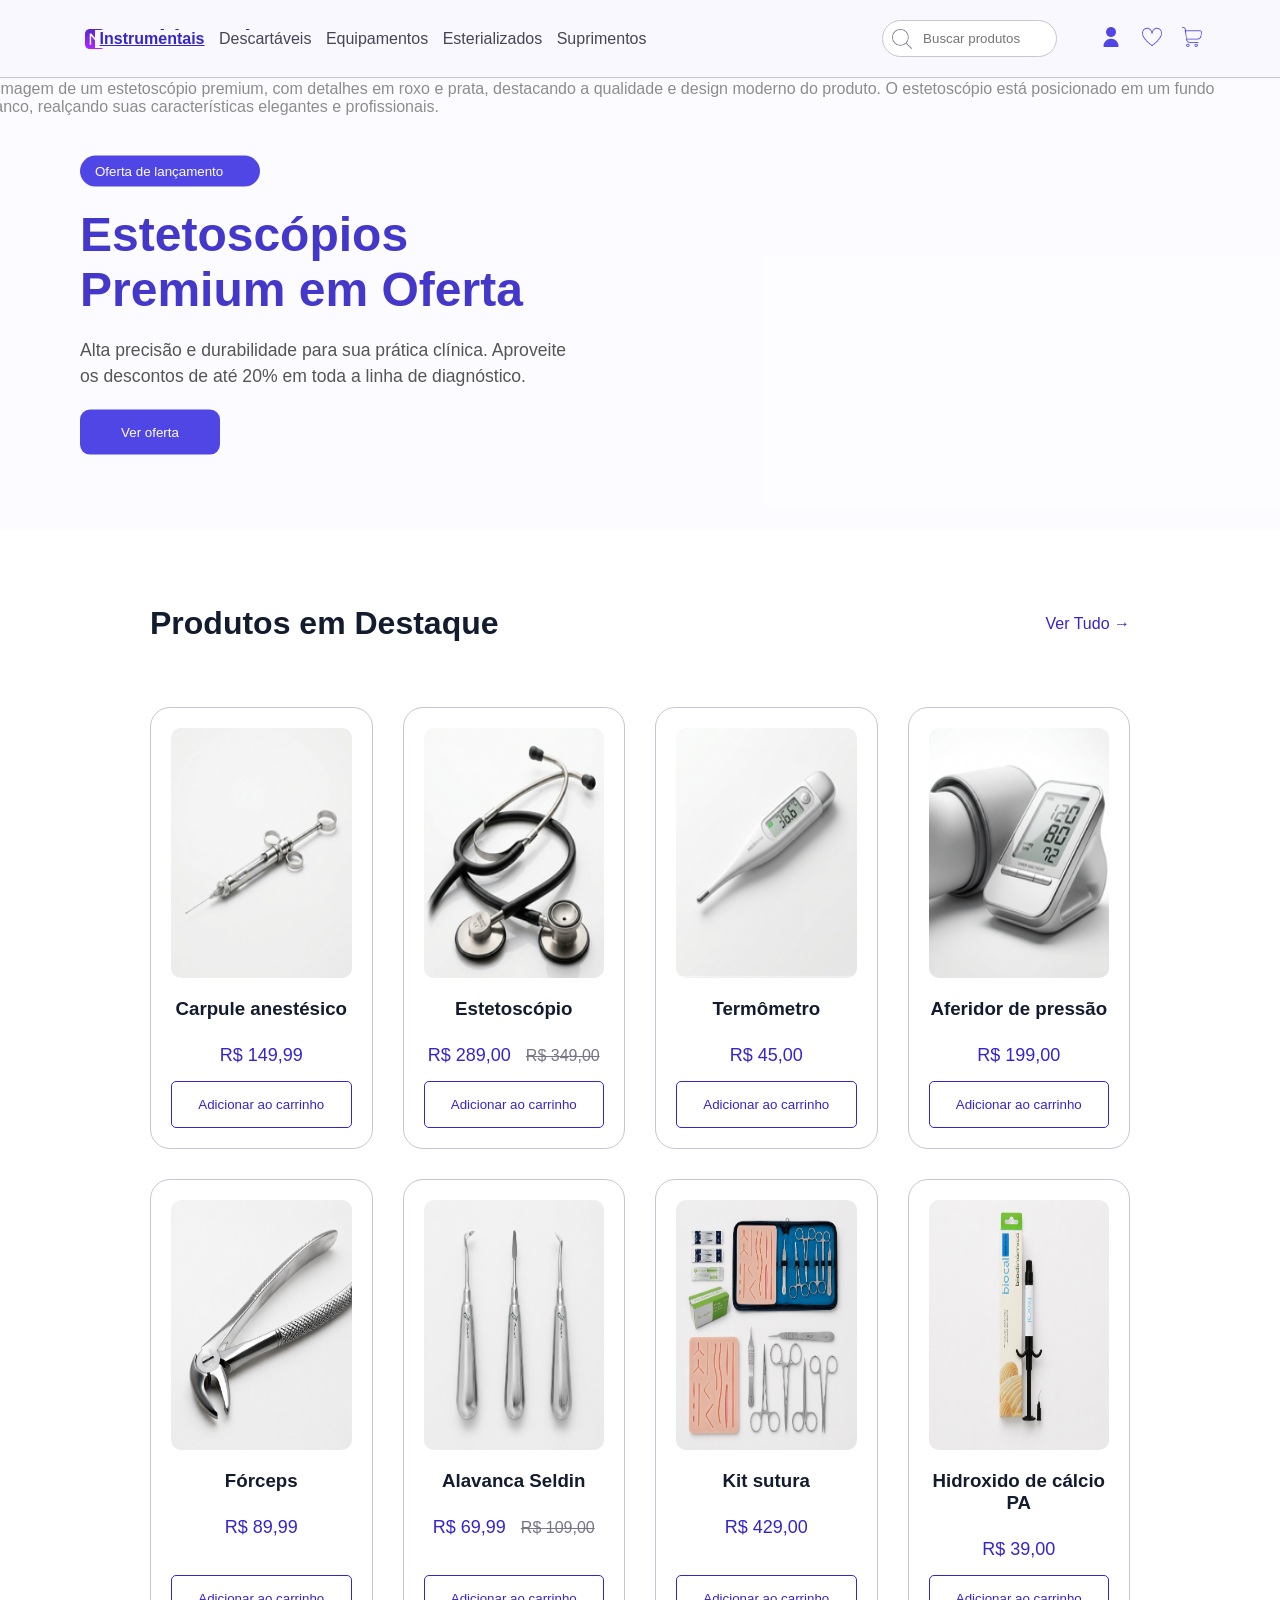
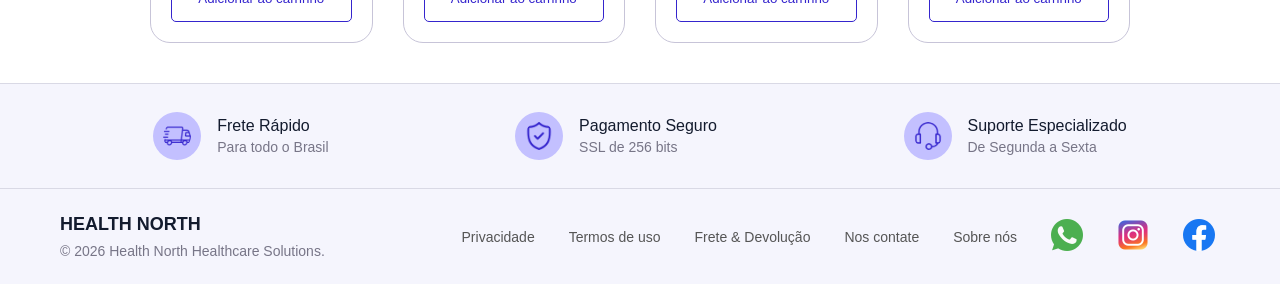
==== commit 4953e27d: "Página Home, Login/cadastro e descrição de produtos: finalizada e configurada." ====
--- a/index.html
+++ b/index.html
@@ -11,204 +11,205 @@
 </head>
 
 <body>
-    <!--Linkando o JavaScript com HTML-->
-    <script src="js/product.js"></script>
-
-    <!--Cabeçalho-->
-    <header>
-        <div class="topo">
-            <div class="left">
-                <img src="assets/HealthNorthOFFICIAL.ico"
-                    alt="Logo da Health North, ela é de cor roxa gradiente com o N de North/Norte">
-                <h1>Health North</h1>
-
-            </div>
-
-            <div class="center">
-
-                <!--<Nav>egar pelo sites, colocando o seletor de classe com o CSS3-->
-                <nav class="menu">
-                    <!--O <a /> é um local para linkar urls diferentes-->
-                    <a id="idinstrumentais" href="">Instrumentais</a>
-                    <a href="">Descartáveis</a>
-                    <a href="">Equipamentos</a>
-                    <a href="">Esterializados</a>
-                    <a href="">Suprimentos</a>
-
+    <main>
+        <!--Linkando o JavaScript com HTML-->
+        <script src="js/product.js"></script>
+
+        <!--Cabeçalho-->
+        <header>
+            <div class="topo">
+                <div class="left">
+                    <img src="assets/HealthNorthOFFICIAL.ico"
+                        alt="Logo da Health North, ela é de cor roxa gradiente com o N de North/Norte">
+                    <h1>Health North</h1>
+
+                </div>
+
+                <div class="center">
+
+                    <!--<Nav>egar pelo sites, colocando o seletor de classe com o CSS3-->
+                    <nav class="menu">
+                        <!--O <a /> é um local para linkar urls diferentes-->
+                        <a id="idinstrumentais" href="">Instrumentais</a>
+                        <a href="">Descartáveis</a>
+                        <a href="">Equipamentos</a>
+                        <a href="">Esterializados</a>
+                        <a href="">Suprimentos</a>
+
+                    </nav>
+                </div>
+
+                <div class="right-icons">
+                    <div class="caixa-pesquisa">
+                        <input type="text" placeholder="Buscar produtos">
+                        <img src="assets/search.png" alt="Lupa de pesquisa">
+                    </div>
+                    <div class="icones">
+                        <a href="user.html"> <img src="assets/user.png" alt="usuário"></a>
+                        <a href="favorites.html"> <img src="assets/heart.png" alt="favoritos"></a>
+                        <a href="cart.html"><img src="assets/shoppingcart.png" alt="carrinho de compras"></a>
+                    </div>
+                </div>
+            </div>
+
+        </header>
+
+        <article class="banner">
+            <div class="orfeta-escopo">
+
+                <div class="oferta">
+                    <input type="text" placeholder="Oferta de lançamento">
+                </div>
+                <div class="oferta2">
+                    <h2>Estetoscópios Premium em Oferta</h2>
+
+                </div>
+                <p>Alta precisão e durabilidade para sua prática clínica. Aproveite os descontos de até 20% em toda a
+                    linha
+                    de diagnóstico.</p>
+                <div class="oferta3">
+                    <button class="btn-comprar">Ver oferta</button>
+                </div>
+            </div>
+            <div class="banner-img">
+                <img src="assets/HealthNorthTrueLast_Banner.png"
+                    alt="Imagem de um estetoscópio premium, com detalhes em roxo e prata, destacando a qualidade e design moderno do produto. O estetoscópio está posicionado em um fundo branco, realçando suas características elegantes e profissionais.">
+            </div>
+
+        </article>
+
+        <section class="ofertas">
+            <div class="produtos-destaque">
+                <div class="titulo-produtos">
+                    <h2>Produtos em Destaque</h2>
+                    <a href="">Ver Tudo &rightarrow;</a>
+                </div>
+
+                <!--Aqui começa a 1° (primeira) linha dos cards-->
+                <div class="lista-produtos">
+                    <div class="produto">
+                        <img src="assets/card1.png" alt="Carpule anestésico de alto padrão para anastesia odontologica">
+                        <h3>Carpule anestésico</h3>
+                        <p class="preco">R$ 149,99</p>
+                        <button>Adicionar ao carrinho</button>
+                    </div>
+
+                    <div class="produto">
+                        <img src="assets/Card2.png" alt="Estetoscópio de alta qualidade para ascuta e afins">
+                        <h3>Estetoscópio</h3>
+                        <p class="preco">R$ 289,00 <span>R$ 349,00</span></p>
+                        <button>Adicionar ao carrinho</button>
+                    </div>
+
+                    <div class="produto">
+                        <img src="assets/Card3.png" alt="Termômetro">
+                        <h3>Termômetro</h3>
+                        <p class="preco">R$ 45,00</p>
+                        <button>Adicionar ao carrinho</button>
+                    </div>
+
+                    <div class="produto">
+                        <img src="assets/Card4.png" alt="Aferidor de pressão">
+                        <h3>Aferidor de pressão</h3>
+                        <p class="preco">R$ 199,00</p>
+                        <button>Adicionar ao carrinho</button>
+                    </div>
+
+                </div>
+                <!--Aqui começa a 2° (segunda) linha dos cards.-->
+                <div class="lista-produtos">
+                    <div class="produto">
+                        <img src="assets/card5.png" alt="Fórceps odontológico para cirúrgia.">
+                        <h3>Fórceps</h3>
+                        <p class="preco">R$ 89,99</p>
+                        <button>Adicionar ao carrinho</button>
+                    </div>
+
+                    <div class="produto">
+                        <img src="assets/card6.png" alt="Alavanca Seldin para cirúrgia odontológica">
+                        <h3>Alavanca Seldin</h3>
+                        <p class="preco">R$ 69,99 <span>R$ 109,00</span></p>
+                        <button>Adicionar ao carrinho</button>
+                    </div>
+
+                    <div class="produto">
+                        <img src="assets/card7.png" alt="Kit sutura/prática">
+                        <h3>Kit sutura</h3>
+                        <p class="preco">R$ 429,00</p>
+                        <button>Adicionar ao carrinho</button>
+                    </div>
+
+                    <div class="produto">
+                        <img src="assets/card8.png" alt="Hidroxido de cálcio PA">
+                        <h3>Hidroxido de cálcio PA</h3>
+                        <p class="preco">R$ 39,00</p>
+                        <button>Adicionar ao carrinho</button>
+                    </div>
+
+        </section>
+
+        <footer class="rodape">
+
+            <div class="rodapeTopo">
+
+                <div class="infoItem">
+                    <img src="assets/DeliveryTruck.png" alt="Frete Rápido">
+
+                    <div class="textoInfo">
+                        <h4>Frete Rápido</h4>
+                        <span>Para todo o Brasil</span>
+                    </div>
+                </div>
+
+                <div class="infoItem">
+                    <img src="assets/security.png" alt="Pagamento Seguro">
+
+                    <div class="textoInfo">
+                        <h4>Pagamento Seguro</h4>
+                        <span>SSL de 256 bits</span>
+                    </div>
+                </div>
+
+                <div class="infoItem">
+                    <img src="assets/support.png" alt="Suporte Especializado">
+
+                    <div class="textoInfo">
+                        <h4>Suporte Especializado</h4>
+                        <span>De Segunda a Sexta</span>
+                    </div>
+                </div>
+
+            </div>
+
+            <div class="rodapeBottom">
+
+                <div class="bottomEsquerdo">
+                    <h4>HEALTH NORTH</h4>
+                    <p>© 2026 Health North Healthcare Solutions.</p>
+                </div>
+
+                <nav class="bottomDireito">
+                    <a href="#">Privacidade</a>
+                    <a href="#">Termos de uso</a>
+                    <a href="#">Frete & Devolução</a>
+                    <a href="#">Nos contate</a>
+                    <a href="#">Sobre nós</a>
+
+                    <a href="#">
+                        <img src="assets/whatsapp.png" alt="Whatsapp">
+                    </a>
+                    <a href="#">
+                        <img src="assets/instagram.png" alt="Instagram">
+                    </a>
+                    <a href="#">
+                        <img src="assets/facebook.png" alt="Facebook">
+                    </a>
                 </nav>
-            </div>
-
-            <div class="right-icons">
-                <div class="caixa-pesquisa">
-                    <input type="text" placeholder="Buscar produtos">
-                    <img src="assets/search.png" alt="Lupa de pesquisa">
-                </div>
-                <div class="icones">
-                    <a href="user.html"> <img src="assets/user.png" alt="usuário"></a>
-                    <a href="favorites.html"> <img src="assets/heart.png" alt="favoritos"></a>
-                    <a href="cart.html"><img src="assets/shoppingcart.png" alt="carrinho de compras"></a>
-                </div>
-            </div>
-        </div>
-
-    </header>
-    <article class="banner">
-        <div class="orfeta-escopo">
-
-            <div class="oferta">
-                <input type="text" placeholder="Oferta de lançamento">
-            </div>
-            <div class="oferta2">
-                <h2>Estetoscópios Premium em Oferta</h2>
-
-            </div>
-            <p>Alta precisão e durabilidade para sua prática clínica. Aproveite os descontos de até 20% em toda a linha
-                de diagnóstico.</p>
-            <div class="oferta3">
-                <button class="btn-comprar">Ver oferta</button>
-            </div>
-        </div>
-        <div class="banner-img">
-            <img src="assets/HealthNorthTrueLast_Banner.png"
-                alt="Imagem de um estetoscópio premium, com detalhes em roxo e prata, destacando a qualidade e design moderno do produto. O estetoscópio está posicionado em um fundo branco, realçando suas características elegantes e profissionais.">
-        </div>
-
-    </article>
-    
-    <section class="ofertas">
-        <div class="produtos-destaque">
-            <div class="titulo-produtos">
-                <h2>Produtos em Destaque</h2>
-                <a href="">Ver Tudo &rightarrow;</a>
-            </div>
-
-            <!--Aqui começa a 1° (primeira) linha dos cards-->
-            <div class="lista-produtos">
-                <div class="produto">
-                    <img src="assets/card1.png" alt="Carpule anestésico de alto padrão para anastesia odontologica">
-                    <h3>Carpule anestésico</h3>
-                    <p class="preco">R$ 149,99</p>
-                    <button>Adicionar ao carrinho</button>
-                </div>
-
-                <div class="produto">
-                    <img src="assets/Card2.png" alt="Estetoscópio de alta qualidade para ascuta e afins">
-                    <h3>Estetoscópio</h3>
-                    <p class="preco">R$ 289,00 <span>R$ 349,00</span></p>
-                    <button>Adicionar ao carrinho</button>
-                </div>
-
-                <div class="produto">
-                    <img src="assets/Card3.png" alt="Termômetro">
-                    <h3>Termômetro</h3>
-                    <p class="preco">R$ 45,00</p>
-                    <button>Adicionar ao carrinho</button>
-                </div>
-
-                <div class="produto">
-                    <img src="assets/Card4.png" alt="Aferidor de pressão">
-                    <h3>Aferidor de pressão</h3>
-                    <p class="preco">R$ 199,00</p>
-                    <button>Adicionar ao carrinho</button>
-                </div>
-
-            </div>
-            <!--Aqui começa a 2° (segunda) linha dos cards.-->
-            <div class="lista-produtos">
-                <div class="produto">
-                    <img src="assets/card5.png" alt="Fórceps odontológico para cirúrgia.">
-                    <h3>Fórceps</h3>
-                    <p class="preco">R$ 89,99</p>
-                    <button>Adicionar ao carrinho</button>
-                </div>
-
-                <div class="produto">
-                    <img src="assets/card6.png" alt="Alavanca Seldin para cirúrgia odontológica">
-                    <h3>Alavanca Seldin</h3>
-                    <p class="preco">R$ 69,99 <span>R$ 109,00</span></p>
-                    <button>Adicionar ao carrinho</button>
-                </div>
-
-                <div class="produto">
-                    <img src="assets/card7.png" alt="Kit sutura/prática">
-                    <h3>Kit sutura</h3>
-                    <p class="preco">R$ 429,00</p>
-                    <button>Adicionar ao carrinho</button>
-                </div>
-                
-                <div class="produto">
-                    <img src="assets/card8.png" alt="Hidroxido de cálcio PA">
-                    <h3>Hidroxido de cálcio PA</h3>
-                    <p class="preco">R$ 39,00</p>
-                    <button>Adicionar ao carrinho</button>
-                </div>
-
-    </section>
-
- <footer class="rodape">
-
-    <div class="rodapeTopo">
-
-        <div class="infoItem">
-            <img src="assets/DeliveryTruck.png" alt="Frete Rápido">
-
-            <div class="textoInfo">
-                <h4>Frete Rápido</h4>
-                <span>Para todo o Brasil</span>
-            </div>
-        </div>
-
-        <div class="infoItem">
-            <img src="assets/security.png" alt="Pagamento Seguro">
-
-            <div class="textoInfo">
-                <h4>Pagamento Seguro</h4>
-                <span>SSL de 256 bits</span>
-            </div>
-        </div>
-
-        <div class="infoItem">
-            <img src="assets/support.png" alt="Suporte Especializado">
-
-            <div class="textoInfo">
-                <h4>Suporte Especializado</h4>
-                <span>De Segunda a Sexta</span>
-            </div>
-        </div>
-
-    </div>
-
-    <div class="rodapeBottom">
-
-        <div class="bottomEsquerdo">
-            <h4>HEALTH NORTH</h4>
-            <p>© 2026 Health North Healthcare Solutions.</p>
-        </div>
-
-        <nav class="bottomDireito">
-            <a href="#">Privacidade</a>
-            <a href="#">Termos de uso</a>
-            <a href="#">Frete & Devolução</a>
-            <a href="#">Nos contate</a>
-            <a href="#">Sobre nós</a>
-
-            <a href="#">
-                <img src="assets/whatsapp.png" alt="Whatsapp">
-            </a>
-
-            <a href="#">
-                <img src="assets/instagram.png" alt="Instagram">
-            </a>
-
-            <a href="#">
-                <img src="assets/facebook.png" alt="Facebook">
-            </a>
-        </nav>
-
-    </div>
-
-</footer>
-
+
+            </div>
+
+        </footer>
+    </main>
 
 </body>
 
--- a/style/index.css
+++ b/style/index.css
@@ -13,31 +13,40 @@
     background-color: #FAF8FF;
 }
 
-   :root {
-      --blue-dark:   #1a1a6e;
-      --blue-mid:    #2e2ead;
-      --blue-brand:  #3b3bcc;
-      --blue-light:  #5c5ce8;
-      --purple-soft: #ebebff;
-      --purple-icon: #c7c7ff;
-      --gray-50:     #f9f9fb;
-      --gray-100:    #f0f0f5;
-      --gray-300:    #d1d1e0;
-      --gray-500:    #7a7a99;
-      --gray-700:    #4a4a66;
-      --gray-900:    #1a1a2e;
-      --white:       #ffffff;
-      --price:       #3b3bcc;
-      --badge-bg:    #3b3bcc;
-      --badge-txt:   #ffffff;
-      --radius-card: 12px;
-      --shadow-card: 0 2px 12px rgba(0,0,0,.08);
-    }
+:root {
+    --blue-dark: #1a1a6e;
+    --blue-mid: #2e2ead;
+    --blue-brand: #3b3bcc;
+    --blue-light: #5c5ce8;
+    --purple-soft: #ebebff;
+    --purple-icon: #c7c7ff;
+    --gray-50: #f9f9fb;
+    --gray-100: #f0f0f5;
+    --gray-300: #d1d1e0;
+    --gray-500: #7a7a99;
+    --gray-700: #4a4a66;
+    --gray-900: #1a1a2e;
+    --white: #ffffff;
+    --price: #3b3bcc;
+    --badge-bg: #3b3bcc;
+    --badge-txt: #ffffff;
+    --radius-card: 12px;
+    --shadow-card: 0 2px 12px rgba(0, 0, 0, .08);
+}
 
 
 header {
     background-color: #FAF8FF;
     color: #3525CD;
+    position: fixed;
+    top: 0;
+    left: 0;
+    right: 0;
+    z-index: 9999;
+}
+
+main {
+    margin-top: 80px;
 }
 
 h1 {
@@ -538,6 +547,7 @@
     padding-bottom: 15px;
     margin: -5px 0;
 }
+
 /* Tudo daqui para cima será lixo, deixei apenas para ter referência*/
 
 .lista-produtos {
